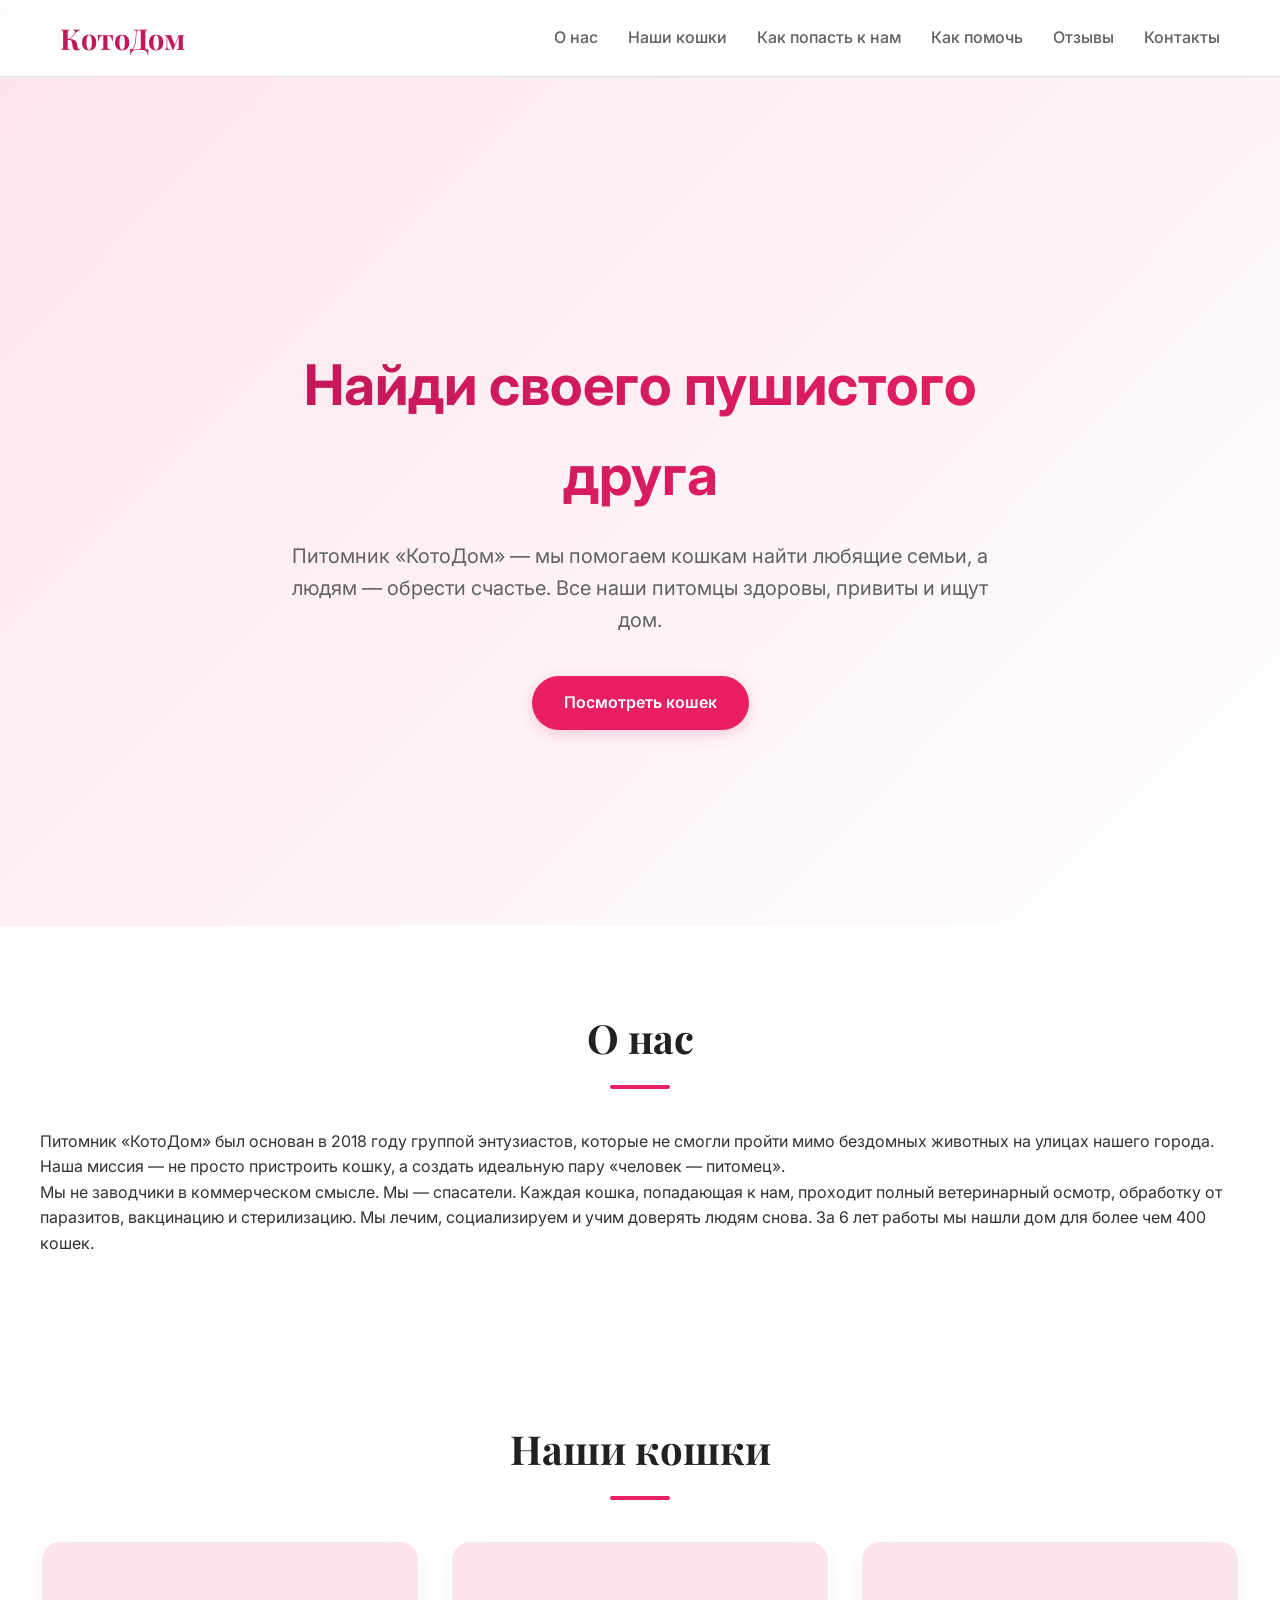
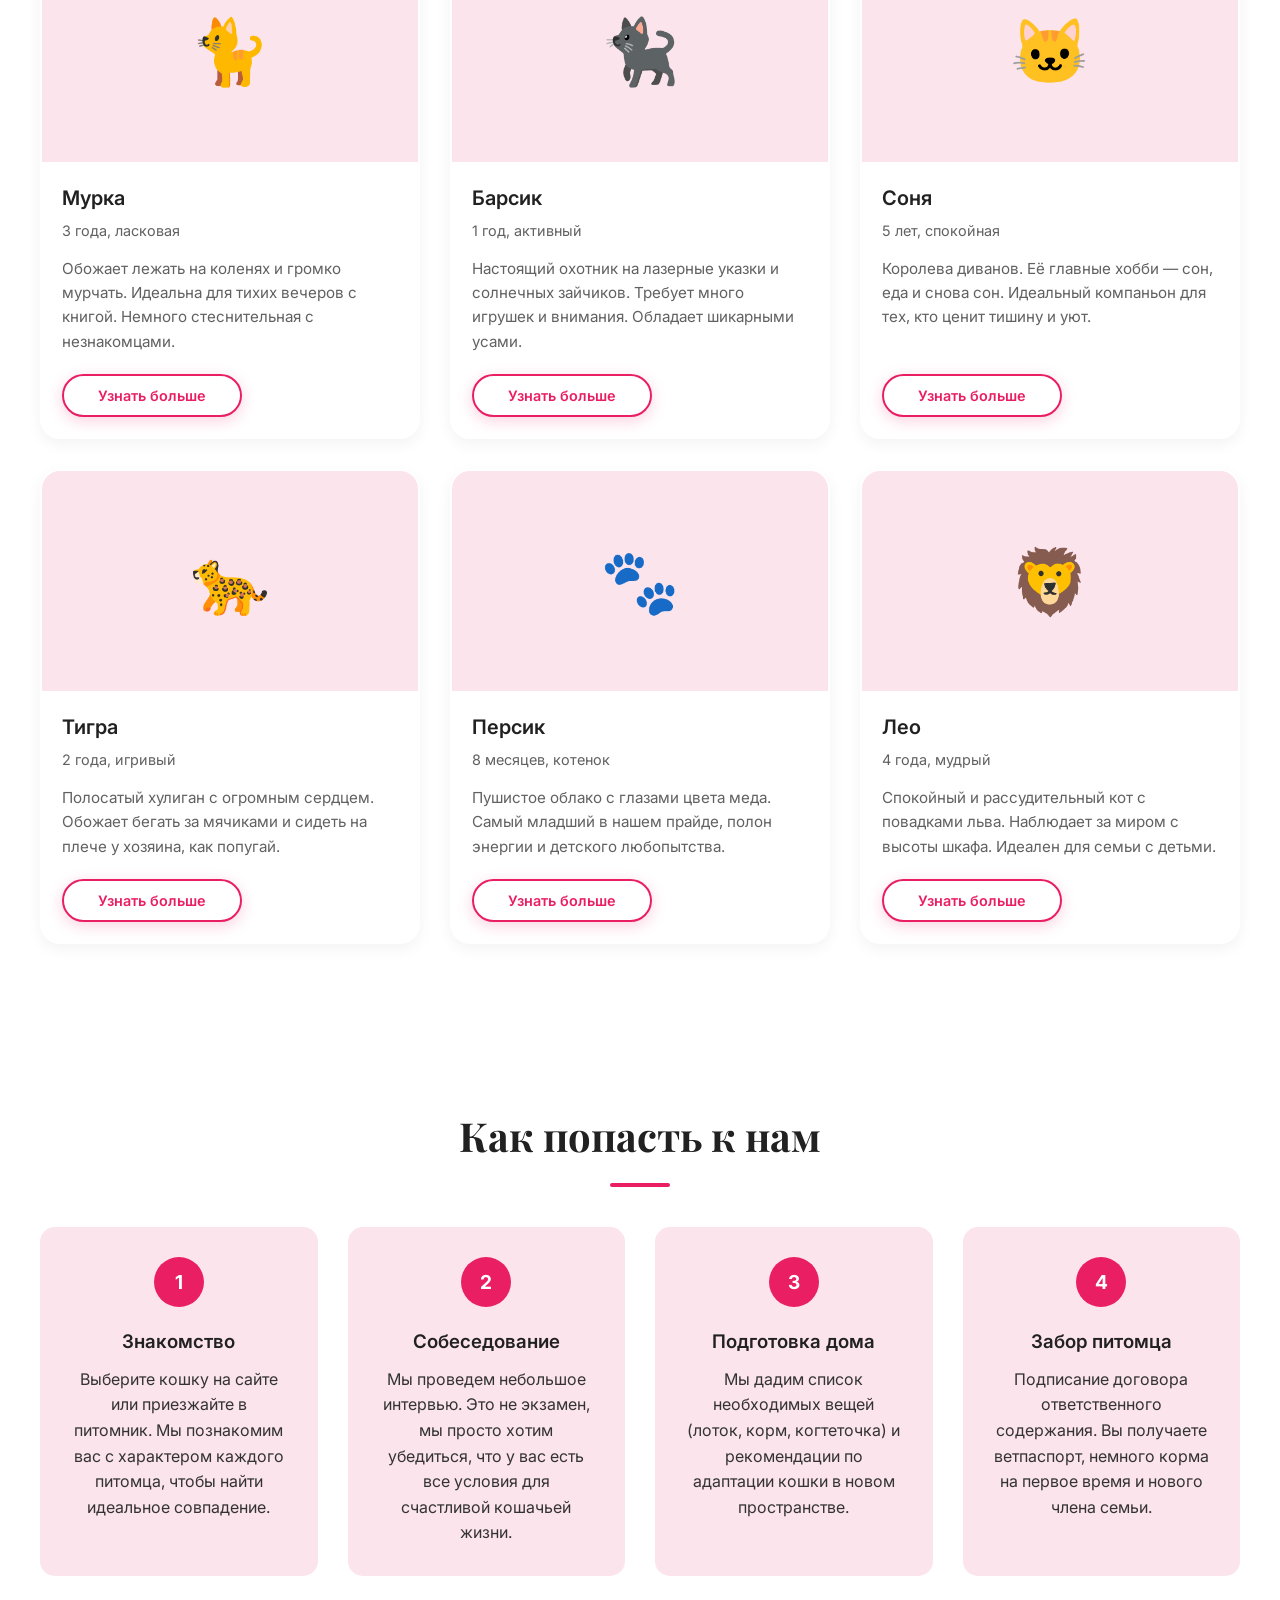
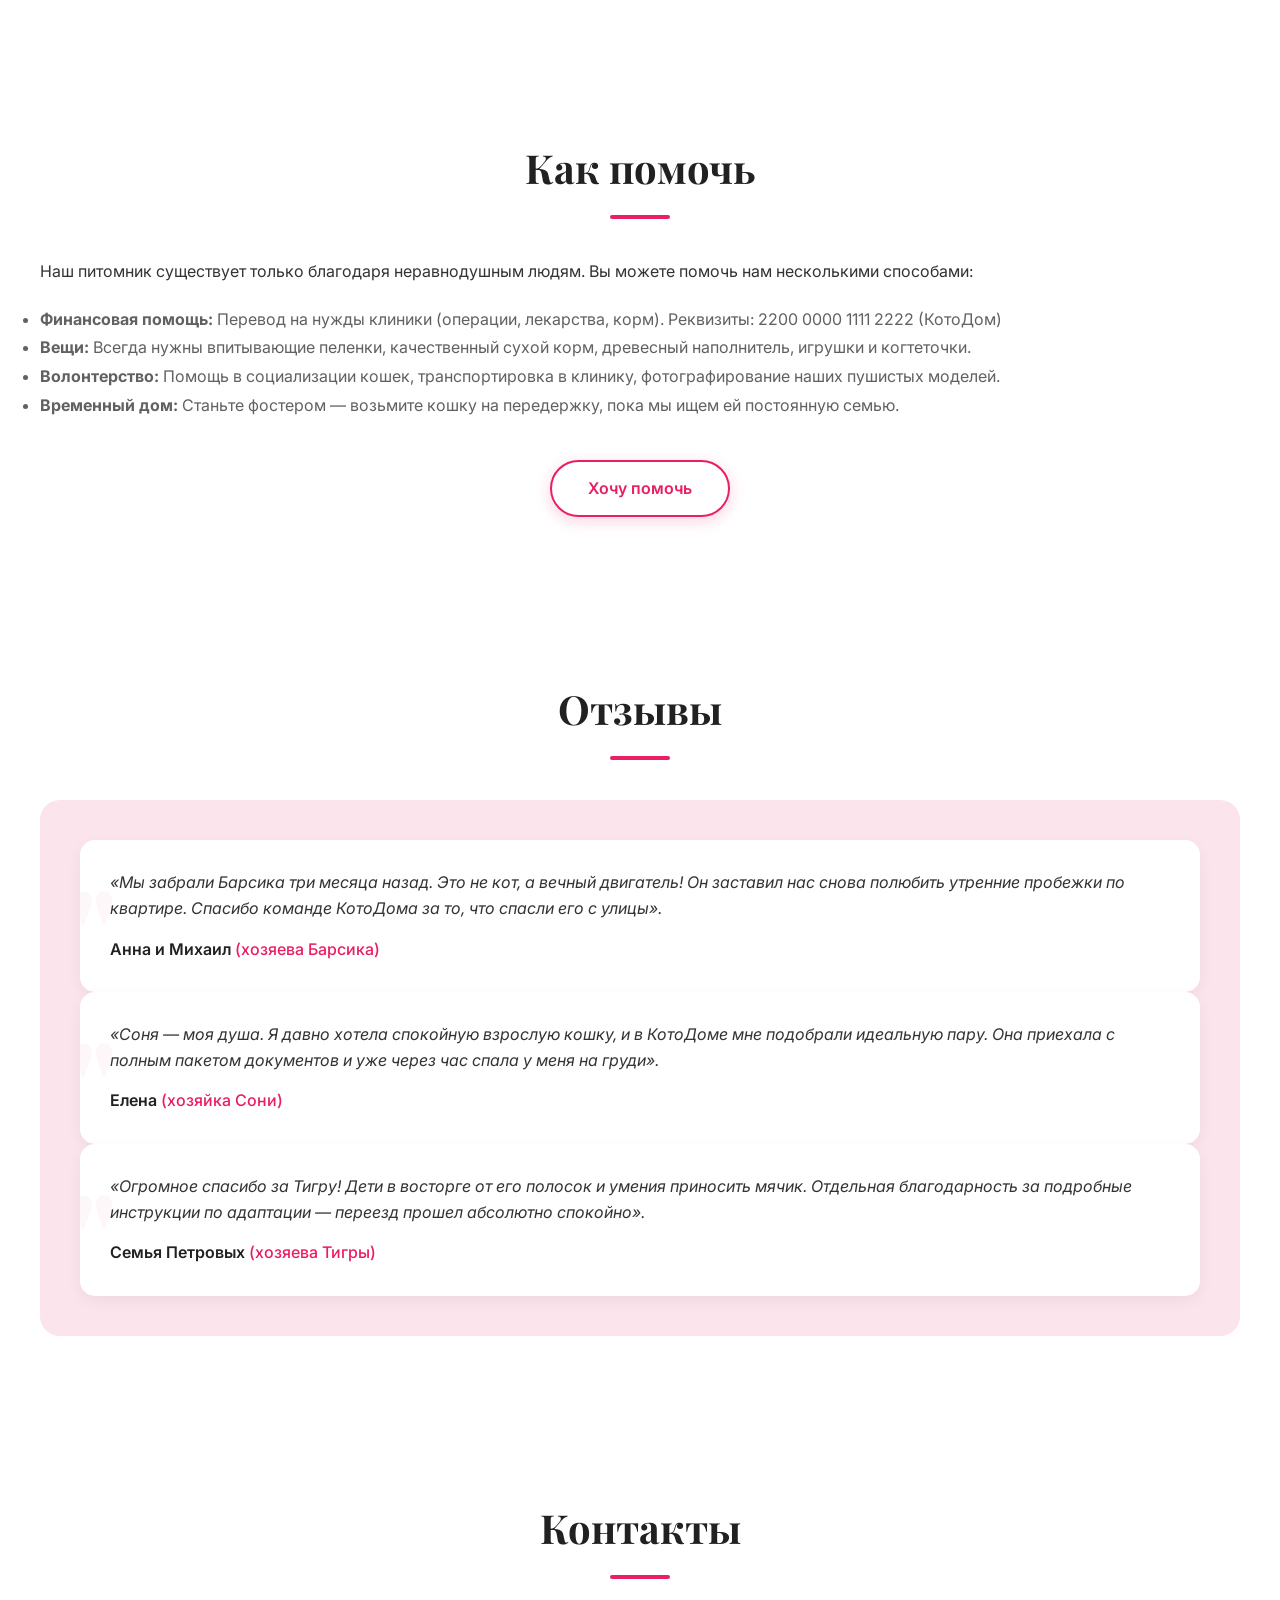
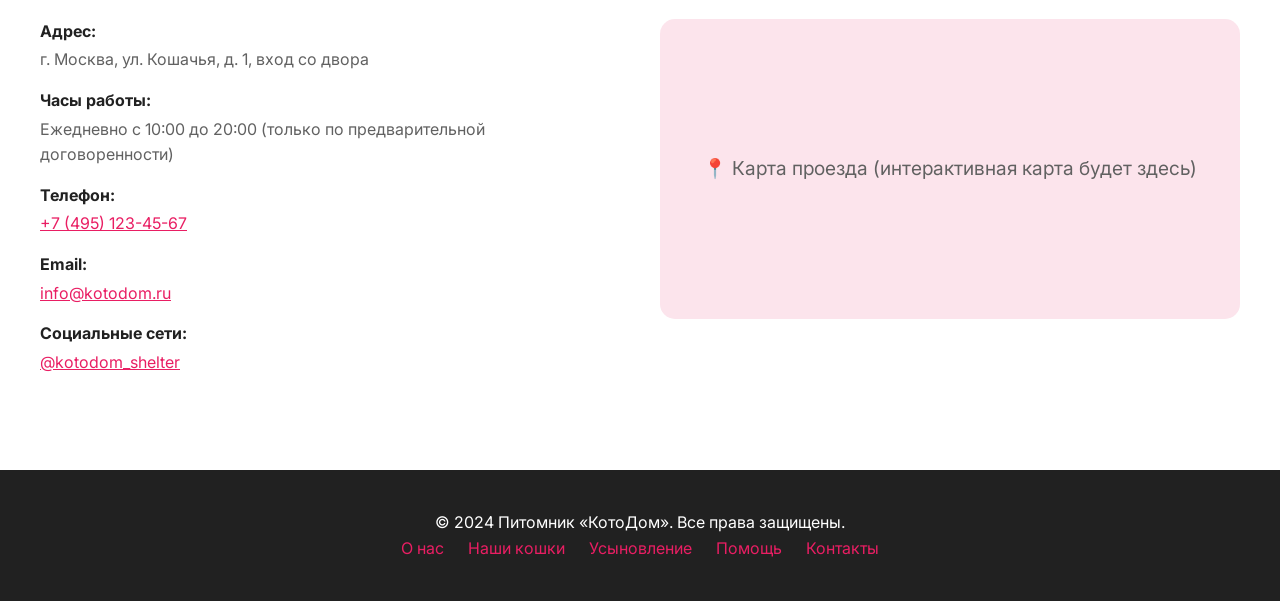
==== index1.html @ b0495948 "Add files via upload" ====
html
Копировать
<!DOCTYPE html>
<html lang="ru">
<head>
    <meta charset="UTF-8">
    <meta name="viewport" content="width=device-width, initial-scale=1.0">
    <title>КотоДом — Питомник кошек</title>
    <!-- Современная типографика из Google Fonts -->
    <link rel="preconnect" href="https://fonts.googleapis.com">
    <link rel="preconnect" href="https://fonts.gstatic.com" crossorigin>
    <link href="https://fonts.googleapis.com/css2?family=Inter:wght@400;500;600;700&family=Playfair+Display:wght@700&display=swap" rel="stylesheet">
    <style>
        /* Сброс стилей и базовые настройки */
        *, *::before, *::after {
            box-sizing: border-box;
            margin: 0;
            padding: 0;
        }

        html {
            scroll-behavior: smooth;
            font-size: 16px;
        }

        body {
            font-family: 'Inter', -apple-system, BlinkMacSystemFont, sans-serif;
            line-height: 1.6;
            color: #333;
            background-color: #fff;
        }

        /* Цветовая палитра */
        :root {
            --pink-light: #fce4ec; /* пудровый */
            --pink-medium: #f8bbd0; /* светло-розовый */
            --pink-accent: #e91e63; /* малиновый */
            --pink-dark: #c2185b; /* фуксия для акцентов */
            --text-dark: #212121;
            --text-medium: #616161;
            --border-light: #e0e0e0;
        }

        /* Контейнеры */
        .container {
            max-width: 1200px;
            margin: 0 auto;
            padding: 0 20px;
        }

        .section {
            padding: 80px 0;
        }

        .section-title {
            font-family: 'Playfair Display', serif;
            font-size: 2.5rem;
            font-weight: 700;
            text-align: center;
            margin-bottom: 40px;
            color: var(--text-dark);
            position: relative;
        }

        .section-title::after {
            content: '';
            display: block;
            width: 60px;
            height: 4px;
            background: var(--pink-accent);
            border-radius: 2px;
            margin: 15px auto 0;
        }

        /* Кнопки */
        .btn {
            display: inline-block;
            padding: 14px 32px;
            background: var(--pink-accent);
            color: #fff;
            text-decoration: none;
            font-weight: 600;
            font-size: 1rem;
            border-radius: 50px;
            border: none;
            cursor: pointer;
            transition: all 0.3s ease;
            box-shadow: 0 4px 15px rgba(233, 30, 99, 0.2);
            min-width: 180px;
            text-align: center;
        }

        .btn:hover {
            background: var(--pink-dark);
            transform: translateY(-2px);
            box-shadow: 0 6px 20px rgba(233, 30, 99, 0.3);
        }

        .btn-outline {
            background: transparent;
            border: 2px solid var(--pink-accent);
            color: var(--pink-accent);
        }

        .btn-outline:hover {
            background: var(--pink-accent);
            color: #fff;
        }

        /* Навигация */
        header {
            position: fixed;
            top: 0;
            left: 0;
            width: 100%;
            background: rgba(255, 255, 255, 0.95);
            backdrop-filter: blur(10px);
            z-index: 1000;
            border-bottom: 1px solid var(--border-light);
        }

        .nav {
            display: flex;
            justify-content: space-between;
            align-items: center;
            padding: 15px 20px;
        }

        .logo {
            font-family: 'Playfair Display', serif;
            font-size: 1.8rem;
            font-weight: 700;
            color: var(--pink-dark);
            text-decoration: none;
        }

        .nav-menu {
            display: flex;
            list-style: none;
            gap: 30px;
        }

        .nav-menu a {
            text-decoration: none;
            color: var(--text-medium);
            font-weight: 500;
            transition: color 0.3s ease;
            position: relative;
        }

        .nav-menu a::after {
            content: '';
            position: absolute;
            bottom: -5px;
            left: 0;
            width: 0;
            height: 2px;
            background: var(--pink-accent);
            transition: width 0.3s ease;
        }

        .nav-menu a:hover {
            color: var(--pink-dark);
        }

        .nav-menu a:hover::after {
            width: 100%;
        }

        .burger {
            display: none;
            flex-direction: column;
            gap: 5px;
            cursor: pointer;
            background: none;
            border: none;
            padding: 5px;
        }

        .burger span {
            width: 25px;
            height: 2px;
            background: var(--text-dark);
            transition: all 0.3s ease;
        }

        /* Hero */
        .hero {
            background: linear-gradient(135deg, var(--pink-light) 0%, #fff 100%);
            padding-top: 120px;
            min-height: 100vh;
            display: flex;
            align-items: center;
        }

        .hero-content {
            text-align: center;
            max-width: 700px;
            margin: 0 auto;
        }

        .hero-title {
            font-size: 3.5rem;
            font-weight: 700;
            margin-bottom: 20px;
            background: linear-gradient(135deg, var(--pink-dark) 0%, var(--pink-accent) 100%);
            -webkit-background-clip: text;
            -webkit-text-fill-color: transparent;
            background-clip: text;
        }

        .hero-subtitle {
            font-size: 1.25rem;
            color: var(--text-medium);
            margin-bottom: 40px;
        }

        /* Карточки кошек */
        .cats-grid {
            display: grid;
            grid-template-columns: repeat(auto-fit, minmax(280px, 1fr));
            gap: 30px;
            margin-top: 40px;
        }

        .cat-card {
            background: #fff;
            border-radius: 20px;
            overflow: hidden;
            box-shadow: 0 5px 15px rgba(0, 0, 0, 0.05);
            transition: all 0.3s ease;
            border: 2px solid transparent;
            display: flex;
            flex-direction: column;
        }

        .cat-card:hover {
            transform: translateY(-8px);
            box-shadow: 0 15px 30px rgba(0, 0, 0, 0.1);
            border-color: var(--pink-accent);
        }

        .cat-photo {
            width: 100%;
            height: 220px;
            background: var(--pink-light);
            display: flex;
            align-items: center;
            justify-content: center;
            font-size: 4rem;
        }

        .cat-info {
            padding: 20px;
            flex-grow: 1;
            display: flex;
            flex-direction: column;
        }

        .cat-name {
            font-size: 1.25rem;
            font-weight: 600;
            margin-bottom: 5px;
            color: var(--text-dark);
        }

        .cat-age {
            font-size: 0.9rem;
            color: var(--text-medium);
            margin-bottom: 15px;
        }

        .cat-desc {
            font-size: 0.95rem;
            color: var(--text-medium);
            flex-grow: 1;
            margin-bottom: 20px;
        }

        .cat-btn {
            margin-top: auto;
            align-self: flex-start;
            padding: 8px 16px;
            font-size: 0.9rem;
        }

        /* Процесс усыновления */
        .steps {
            display: flex;
            flex-wrap: wrap;
            gap: 30px;
            justify-content: center;
        }

        .step {
            flex: 1;
            min-width: 250px;
            background: var(--pink-light);
            padding: 30px;
            border-radius: 15px;
            text-align: center;
            position: relative;
            transition: transform 0.3s ease;
        }

        .step:hover {
            transform: translateY(-5px);
        }

        .step-number {
            width: 50px;
            height: 50px;
            background: var(--pink-accent);
            color: #fff;
            border-radius: 50%;
            display: flex;
            align-items: center;
            justify-content: center;
            font-weight: 700;
            font-size: 1.2rem;
            margin: 0 auto 20px;
        }

        .step-title {
            font-weight: 600;
            margin-bottom: 10px;
            color: var(--text-dark);
        }

        /* Отзывы */
        .testimonials {
            background: var(--pink-light);
            border-radius: 20px;
            padding: 40px;
        }

        .testimonial {
            background: #fff;
            border-radius: 15px;
            padding: 30px;
            box-shadow: 0 5px 15px rgba(0, 0, 0, 0.05);
            position: relative;
            overflow: hidden;
        }

        .testimonial::before {
            content: '"';
            position: absolute;
            top: -10px;
            left: -10px;
            font-size: 8rem;
            color: var(--pink-light);
            opacity: 0.3;
            font-family: 'Playfair Display', serif;
            font-weight: 700;
        }

        .testimonial-text {
            font-style: italic;
            margin-bottom: 15px;
            position: relative;
            z-index: 1;
        }

        .testimonial-author {
            font-weight: 600;
            color: var(--text-dark);
        }

        .testimonial-cat {
            color: var(--pink-accent);
            font-weight: 500;
        }

        /* Контакты */
        .contacts-grid {
            display: grid;
            grid-template-columns: 1fr 1fr;
            gap: 40px;
            align-items: start;
        }

        .contact-info p {
            margin-bottom: 15px;
            color: var(--text-medium);
        }

        .contact-info strong {
            color: var(--text-dark);
            display: block;
            margin-bottom: 3px;
        }

        .map-placeholder {
            background: var(--pink-light);
            height: 300px;
            border-radius: 15px;
            display: flex;
            align-items: center;
            justify-content: center;
            color: var(--text-medium);
            font-size: 1.2rem;
        }

        /* Футер */
        footer {
            background: var(--text-dark);
            color: #fff;
            text-align: center;
            padding: 40px 20px;
        }

        .footer-links a {
            color: var(--pink-accent);
            text-decoration: none;
            margin: 0 10px;
            transition: color 0.3s ease;
        }

        .footer-links a:hover {
            color: #fff;
        }

        /* Адаптивность */
        @media (max-width: 1024px) {
            .hero-title {
                font-size: 2.8rem;
            }
            .steps {
                flex-direction: column;
            }
            .contacts-grid {
                grid-template-columns: 1fr;
                gap: 30px;
            }
        }

        @media (max-width: 768px) {
            .section {
                padding: 60px 0;
            }
            .nav-menu {
                position: fixed;
                left: -100%;
                top: 70px;
                flex-direction: column;
                background: #fff;
                width: 250px;
                height: calc(100vh - 70px);
                padding: 40px 20px;
                box-shadow: 2px 0 10px rgba(0,0,0,0.1);
                transition: left 0.3s ease;
                z-index: 999;
            }
            .nav-menu.active {
                left: 0;
            }
            .burger {
                display: flex;
            }
            .burger.active span:nth-child(1) {
                transform: rotate(45deg) translate(7px, 7px);
            }
            .burger.active span:nth-child(2) {
                opacity: 0;
            }
            .burger.active span:nth-child(3) {
                transform: rotate(-45deg) translate(7px, -7px);
            }
            .cats-grid {
                grid-template-columns: repeat(auto-fit, minmax(240px, 1fr));
            }
        }

        @media (max-width: 480px) {
            .hero-title {
                font-size: 2.2rem;
            }
            .hero-subtitle {
                font-size: 1.1rem;
            }
            .btn {
                padding: 12px 24px;
                min-width: auto;
            }
            .cat-photo {
                height: 180px;
            }
            .testimonials {
                padding: 20px;
            }
            .testimonial {
                padding: 20px;
            }
        }
    </style>
</head>
<body>

<header>
    <nav class="nav container">
        <a href="#" class="logo">КотоДом</a>
        <ul class="nav-menu" id="navMenu">
            <li><a href="#about">О нас</a></li>
            <li><a href="#cats">Наши кошки</a></li>
            <li><a href="#process">Как попасть к нам</a></li>
            <li><a href="#help">Как помочь</a></li>
            <li><a href="#reviews">Отзывы</a></li>
            <li><a href="#contacts">Контакты</a></li>
        </ul>
        <button class="burger" id="burger" aria-label="Открыть меню">
            <span></span>
            <span></span>
            <span></span>
        </button>
    </nav>
</header>

<main>
    <section class="hero">
        <div class="container">
            <div class="hero-content">
                <h1 class="hero-title">Найди своего пушистого друга</h1>
                <p class="hero-subtitle">Питомник «КотоДом» — мы помогаем кошкам найти любящие семьи, а людям — обрести счастье. Все наши питомцы здоровы, привиты и ищут дом.</p>
                <a href="#cats" class="btn">Посмотреть кошек</a>
            </div>
        </div>
    </section>

    <section id="about" class="section container">
        <h2 class="section-title">О нас</h2>
        <p>Питомник «КотоДом» был основан в 2018 году группой энтузиастов, которые не смогли пройти мимо бездомных животных на улицах нашего города. Наша миссия — не просто пристроить кошку, а создать идеальную пару «человек — питомец».</p>
        <p>Мы не заводчики в коммерческом смысле. Мы — спасатели. Каждая кошка, попадающая к нам, проходит полный ветеринарный осмотр, обработку от паразитов, вакцинацию и стерилизацию. Мы лечим, социализируем и учим доверять людям снова. За 6 лет работы мы нашли дом для более чем 400 кошек.</p>
    </section>

    <section id="cats" class="section container">
        <h2 class="section-title">Наши кошки</h2>
        <div class="cats-grid">
            <!-- Карточка 1 -->
            <div class="cat-card">
                <div class="cat-photo" aria-label="Фото кошки">🐈</div>
                <div class="cat-info">
                    <h3 class="cat-name">Мурка</h3>
                    <p class="cat-age">3 года, ласковая</p>
                    <p class="cat-desc">Обожает лежать на коленях и громко мурчать. Идеальна для тихих вечеров с книгой. Немного стеснительная с незнакомцами.</p>
                    <a href="#" class="btn btn-outline cat-btn">Узнать больше</a>
                </div>
            </div>
            <!-- Карточка 2 -->
            <div class="cat-card">
                <div class="cat-photo" aria-label="Фото кота">🐈‍⬛</div>
                <div class="cat-info">
                    <h3 class="cat-name">Барсик</h3>
                    <p class="cat-age">1 год, активный</p>
                    <p class="cat-desc">Настоящий охотник на лазерные указки и солнечных зайчиков. Требует много игрушек и внимания. Обладает шикарными усами.</p>
                    <a href="#" class="btn btn-outline cat-btn">Узнать больше</a>
                </div>
            </div>
            <!-- Карточка 3 -->
            <div class="cat-card">
                <div class="cat-photo" aria-label="Фото кошки">🐱</div>
                <div class="cat-info">
                    <h3 class="cat-name">Соня</h3>
                    <p class="cat-age">5 лет, спокойная</p>
                    <p class="cat-desc">Королева диванов. Её главные хобби — сон, еда и снова сон. Идеальный компаньон для тех, кто ценит тишину и уют.</p>
                    <a href="#" class="btn btn-outline cat-btn">Узнать больше</a>
                </div>
            </div>
            <!-- Карточка 4 -->
            <div class="cat-card">
                <div class="cat-photo" aria-label="Фото кота">🐆</div>
                <div class="cat-info">
                    <h3 class="cat-name">Тигра</h3>
                    <p class="cat-age">2 года, игривый</p>
                    <p class="cat-desc">Полосатый хулиган с огромным сердцем. Обожает бегать за мячиками и сидеть на плече у хозяина, как попугай.</p>
                    <a href="#" class="btn btn-outline cat-btn">Узнать больше</a>
                </div>
            </div>
            <!-- Карточка 5 -->
            <div class="cat-card">
                <div class="cat-photo" aria-label="Фото кошки">🐾</div>
                <div class="cat-info">
                    <h3 class="cat-name">Персик</h3>
                    <p class="cat-age">8 месяцев, котенок</p>
                    <p class="cat-desc">Пушистое облако с глазами цвета меда. Самый младший в нашем прайде, полон энергии и детского любопытства.</p>
                    <a href="#" class="btn btn-outline cat-btn">Узнать больше</a>
                </div>
            </div>
            <!-- Карточка 6 -->
            <div class="cat-card">
                <div class="cat-photo" aria-label="Фото кота">🦁</div>
                <div class="cat-info">
                    <h3 class="cat-name">Лео</h3>
                    <p class="cat-age">4 года, мудрый</p>
                    <p class="cat-desc">Спокойный и рассудительный кот с повадками льва. Наблюдает за миром с высоты шкафа. Идеален для семьи с детьми.</p>
                    <a href="#" class="btn btn-outline cat-btn">Узнать больше</a>
                </div>
            </div>
        </div>
    </section>

    <section id="process" class="section container">
        <h2 class="section-title">Как попасть к нам</h2>
        <div class="steps">
            <div class="step">
                <div class="step-number">1</div>
                <h3 class="step-title">Знакомство</h3>
                <p>Выберите кошку на сайте или приезжайте в питомник. Мы познакомим вас с характером каждого питомца, чтобы найти идеальное совпадение.</p>
            </div>
            <div class="step">
                <div class="step-number">2</div>
                <h3 class="step-title">Собеседование</h3>
                <p>Мы проведем небольшое интервью. Это не экзамен, мы просто хотим убедиться, что у вас есть все условия для счастливой кошачьей жизни.</p>
            </div>
            <div class="step">
                <div class="step-number">3</div>
                <h3 class="step-title">Подготовка дома</h3>
                <p>Мы дадим список необходимых вещей (лоток, корм, когтеточка) и рекомендации по адаптации кошки в новом пространстве.</p>
            </div>
            <div class="step">
                <div class="step-number">4</div>
                <h3 class="step-title">Забор питомца</h3>
                <p>Подписание договора ответственного содержания. Вы получаете ветпаспорт, немного корма на первое время и нового члена семьи.</p>
            </div>
        </div>
    </section>

    <section id="help" class="section container">
        <h2 class="section-title">Как помочь</h2>
        <p>Наш питомник существует только благодаря неравнодушным людям. Вы можете помочь нам несколькими способами:</p>
        <ul style="margin-top: 20px; color: var(--text-medium); line-height: 1.8;">
            <li><strong>Финансовая помощь:</strong> Перевод на нужды клиники (операции, лекарства, корм). Реквизиты: 2200 0000 1111 2222 (КотоДом)</li>
            <li><strong>Вещи:</strong> Всегда нужны впитывающие пеленки, качественный сухой корм, древесный наполнитель, игрушки и когтеточки.</li>
            <li><strong>Волонтерство:</strong> Помощь в социализации кошек, транспортировка в клинику, фотографирование наших пушистых моделей.</li>
            <li><strong>Временный дом:</strong> Станьте фостером — возьмите кошку на передержку, пока мы ищем ей постоянную семью.</li>
        </ul>
        <div style="margin-top: 40px; text-align: center;">
            <a href="#" class="btn btn-outline">Хочу помочь</a>
        </div>
    </section>

    <section id="reviews" class="section container">
        <h2 class="section-title">Отзывы</h2>
        <div class="testimonials">
            <div class="testimonial">
                <p class="testimonial-text">«Мы забрали Барсика три месяца назад. Это не кот, а вечный двигатель! Он заставил нас снова полюбить утренние пробежки по квартире. Спасибо команде КотоДома за то, что спасли его с улицы».</p>
                <p class="testimonial-author">Анна и Михаил <span class="testimonial-cat">(хозяева Барсика)</span></p>
            </div>
            <div class="testimonial">
                <p class="testimonial-text">«Соня — моя душа. Я давно хотела спокойную взрослую кошку, и в КотоДоме мне подобрали идеальную пару. Она приехала с полным пакетом документов и уже через час спала у меня на груди».</p>
                <p class="testimonial-author">Елена <span class="testimonial-cat">(хозяйка Сони)</span></p>
            </div>
            <div class="testimonial">
                <p class="testimonial-text">«Огромное спасибо за Тигру! Дети в восторге от его полосок и умения приносить мячик. Отдельная благодарность за подробные инструкции по адаптации — переезд прошел абсолютно спокойно».</p>
                <p class="testimonial-author">Семья Петровых <span class="testimonial-cat">(хозяева Тигры)</span></p>
            </div>
        </div>
    </section>

    <section id="contacts" class="section container">
        <h2 class="section-title">Контакты</h2>
        <div class="contacts-grid">
            <div class="contact-info">
                <p><strong>Адрес:</strong> г. Москва, ул. Кошачья, д. 1, вход со двора</p>
                <p><strong>Часы работы:</strong> Ежедневно с 10:00 до 20:00 (только по предварительной договоренности)</p>
                <p><strong>Телефон:</strong> <a href="tel:+74951234567" style="color: var(--pink-accent);">+7 (495) 123-45-67</a></p>
                <p><strong>Email:</strong> <a href="mailto:info@kotodom.ru" style="color: var(--pink-accent);">info@kotodom.ru</a></p>
                <p><strong>Социальные сети:</strong> <a href="#" style="color: var(--pink-accent);">@kotodom_shelter</a></p>
            </div>
            <div class="map-placeholder" aria-label="Карта проезда">
                📍 Карта проезда (интерактивная карта будет здесь)
            </div>
        </div>
    </section>
</main>

<footer>
    <div class="container">
        <p>&copy; 2024 Питомник «КотоДом». Все права защищены.</p>
        <div class="footer-links">
            <a href="#about">О нас</a>
            <a href="#cats">Наши кошки</a>
            <a href="#process">Усыновление</a>
            <a href="#help">Помощь</a>
            <a href="#contacts">Контакты</a>
        </div>
    </div>
</footer>

<script>
    // Плавное открытие/закрытие бургер-меню
    const burger = document.getElementById('burger');
    const navMenu = document.getElementById('navMenu');

    burger.addEventListener('click', () => {
        burger.classList.toggle('active');
        navMenu.classList.toggle('active');
    });

    // Закрытие меню при клике на ссылку (для мобильных)
    const navLinks = document.querySelectorAll('.nav-menu a');
    navLinks.forEach(link => {
        link.addEventListener('click', () => {
            burger.classList.remove('active');
            navMenu.classList.remove('active');
        });
    });

    // Доступность: управление фокусом и Esc для закрытия меню
    document.addEventListener('keydown', (e) => {
        if (e.key === 'Escape' && navMenu.classList.contains('active')) {
            burger.classList.remove('active');
            navMenu.classList.remove('active');
            burger.focus();
        }
    });
</script>

</body>
</html>
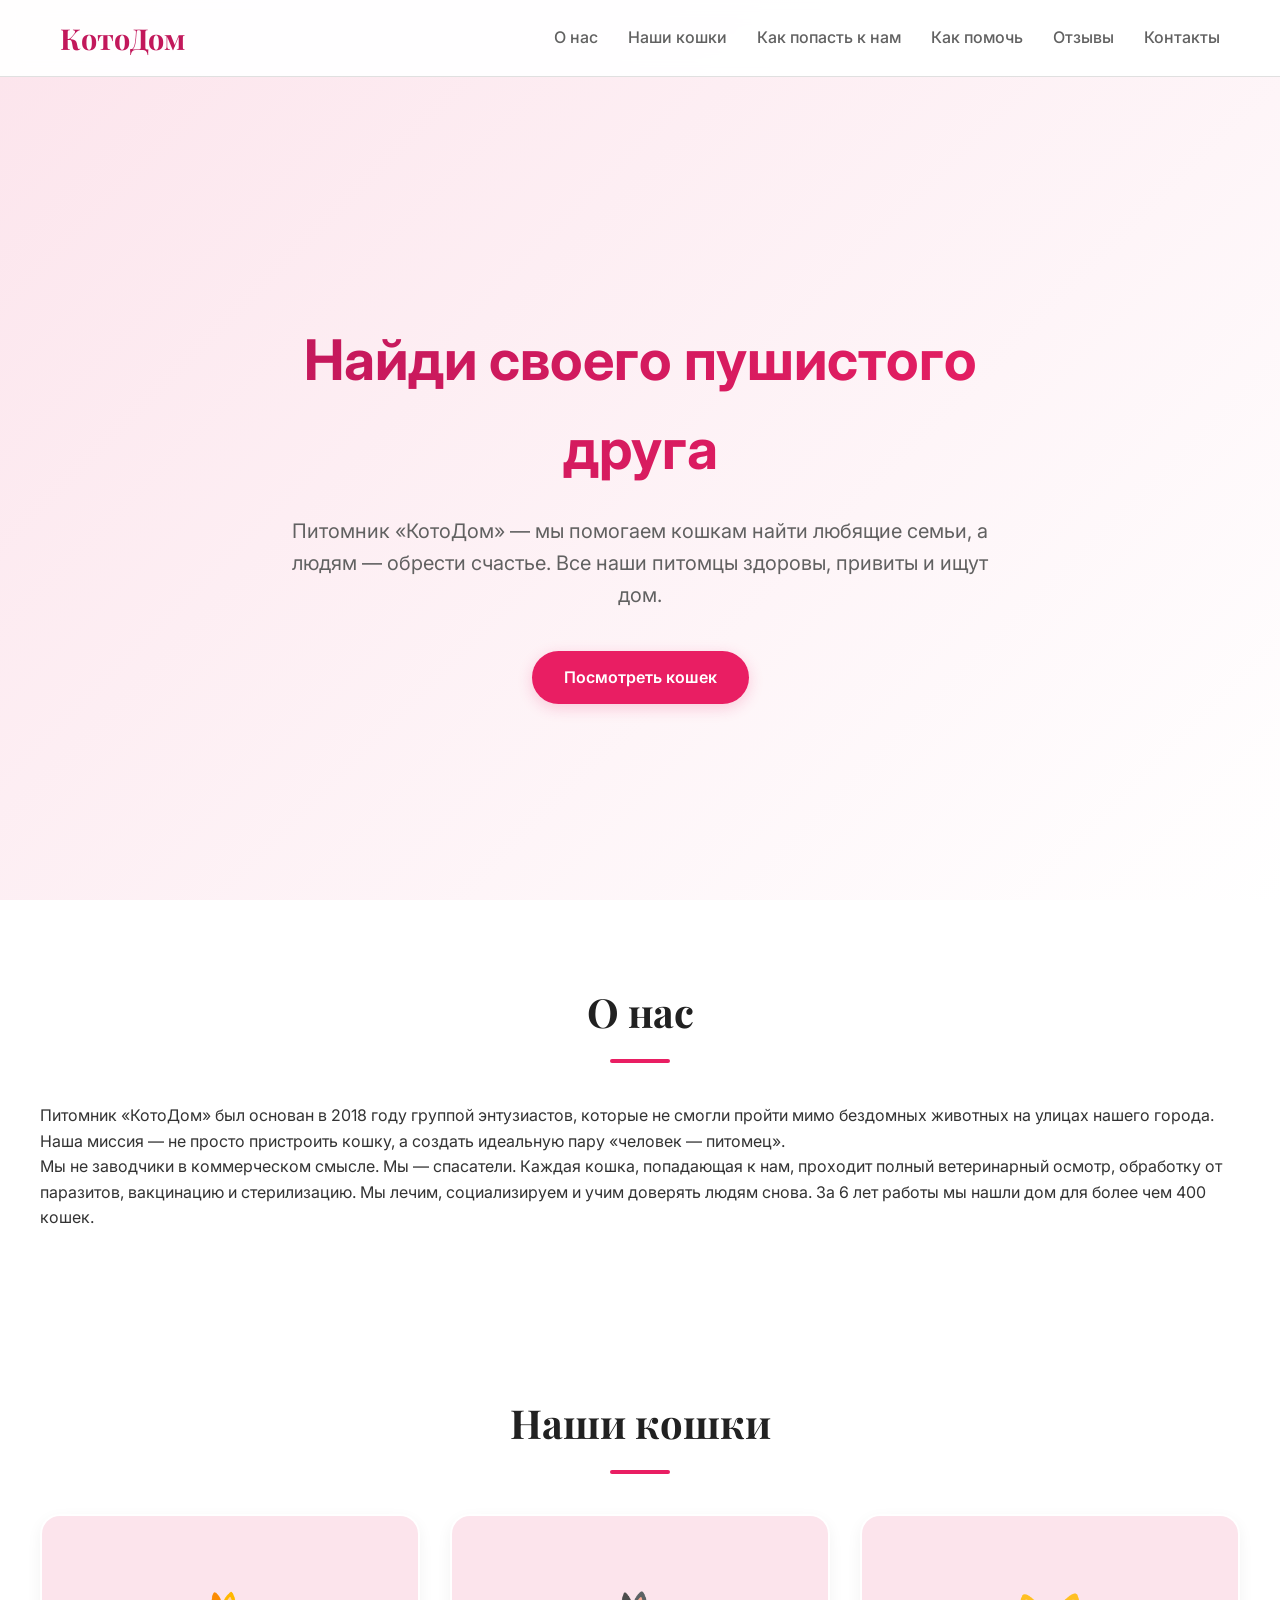
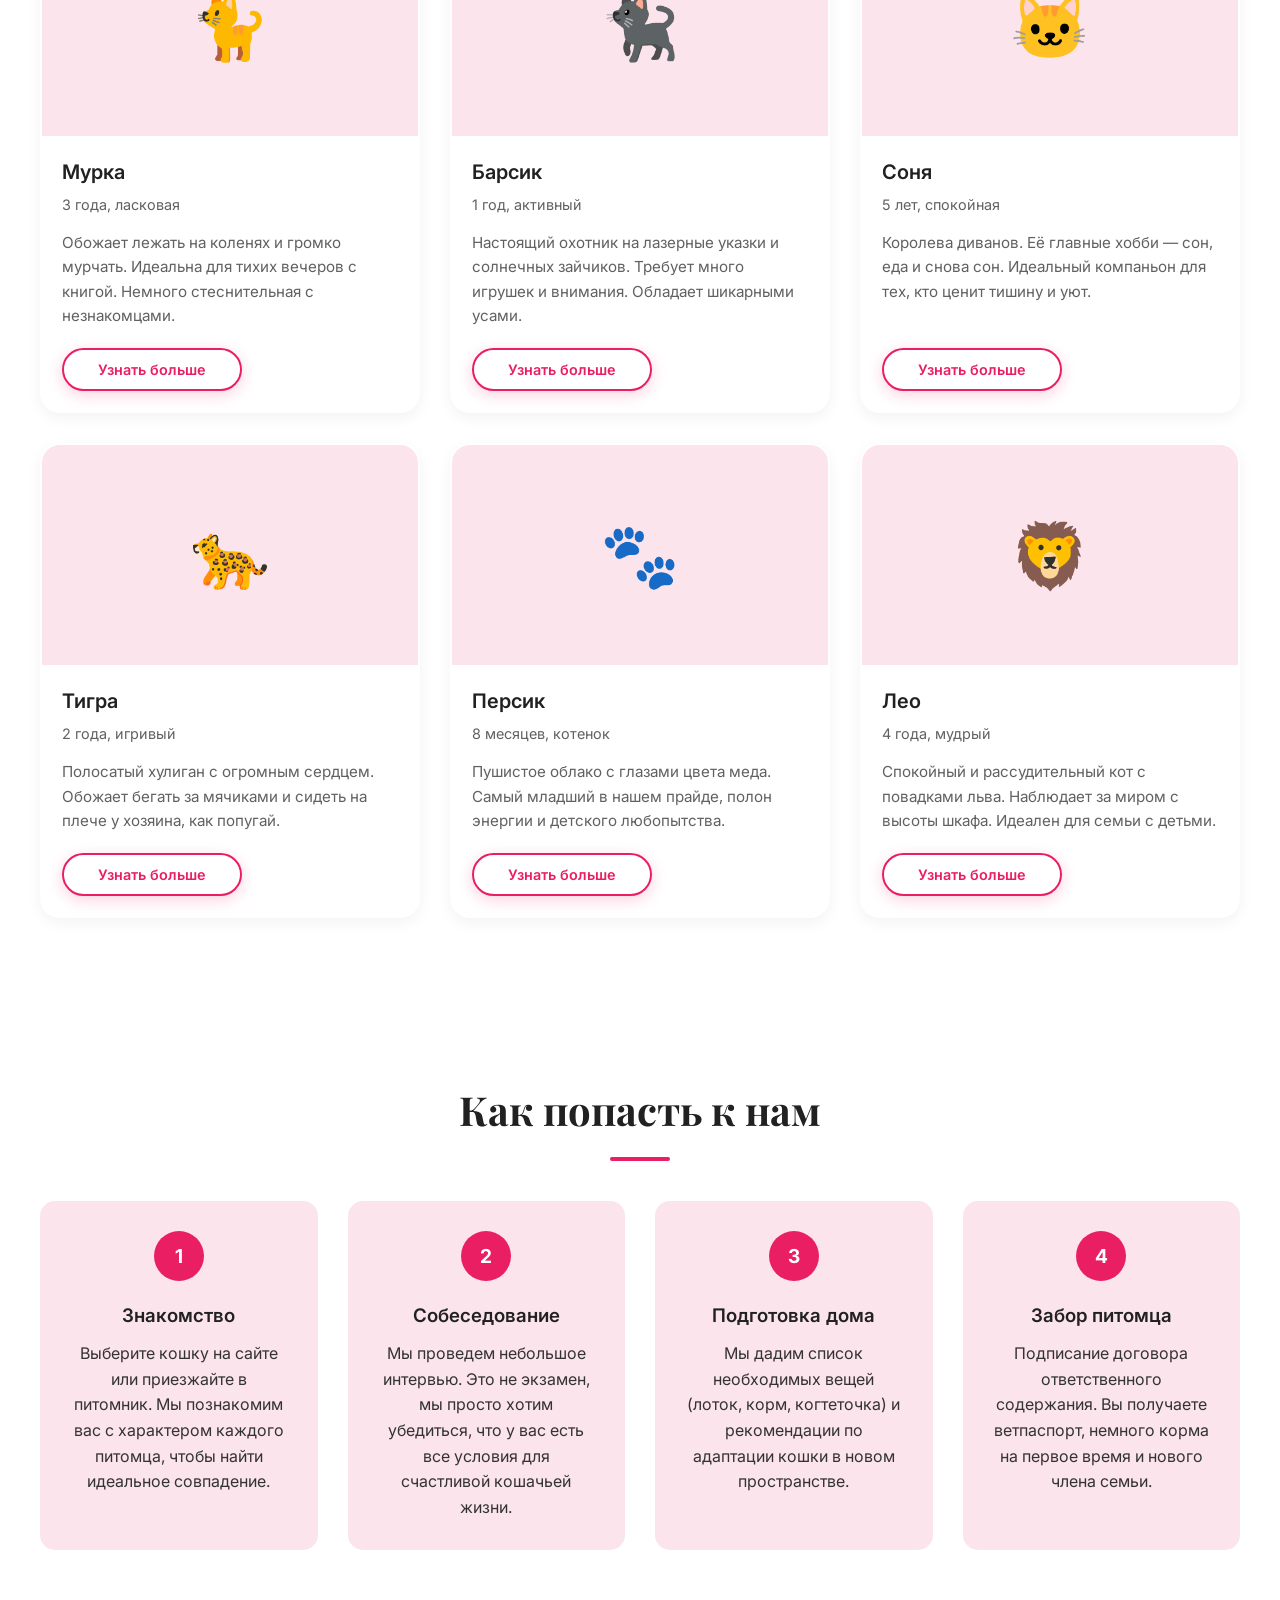
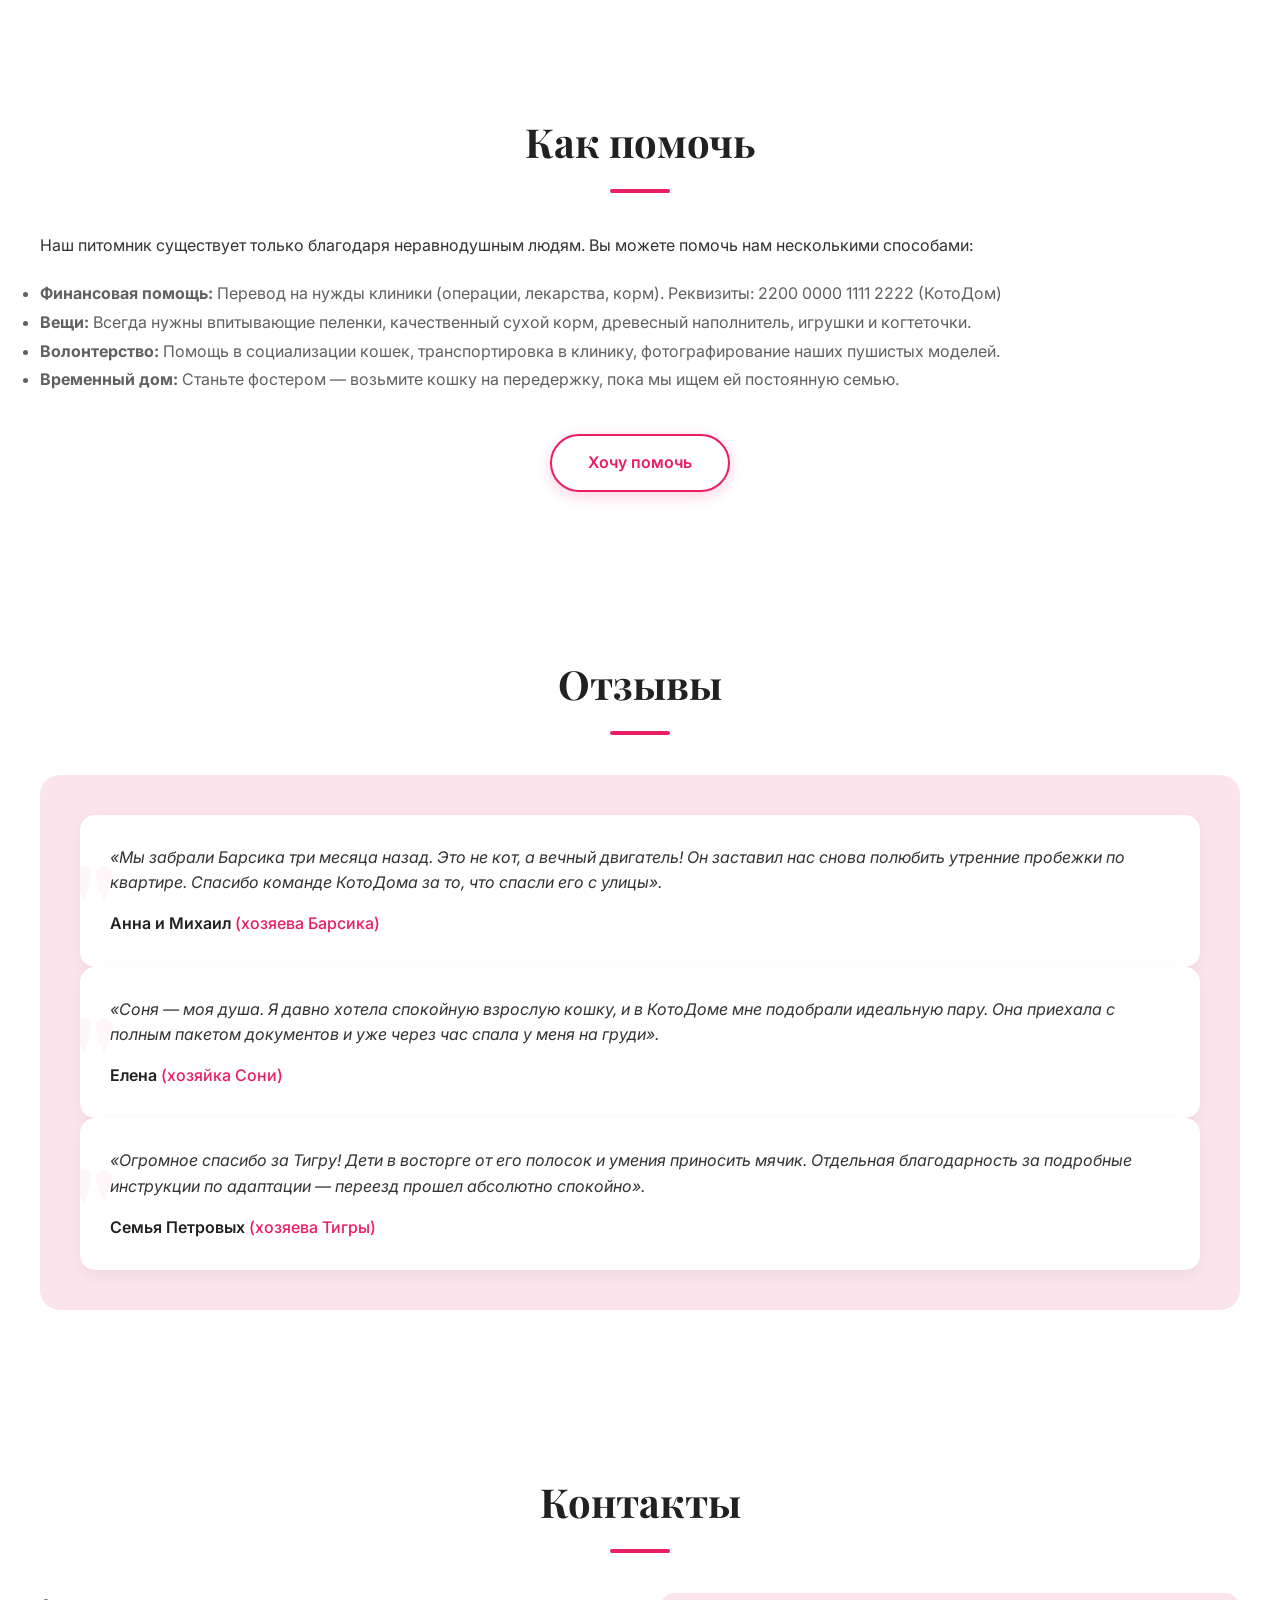
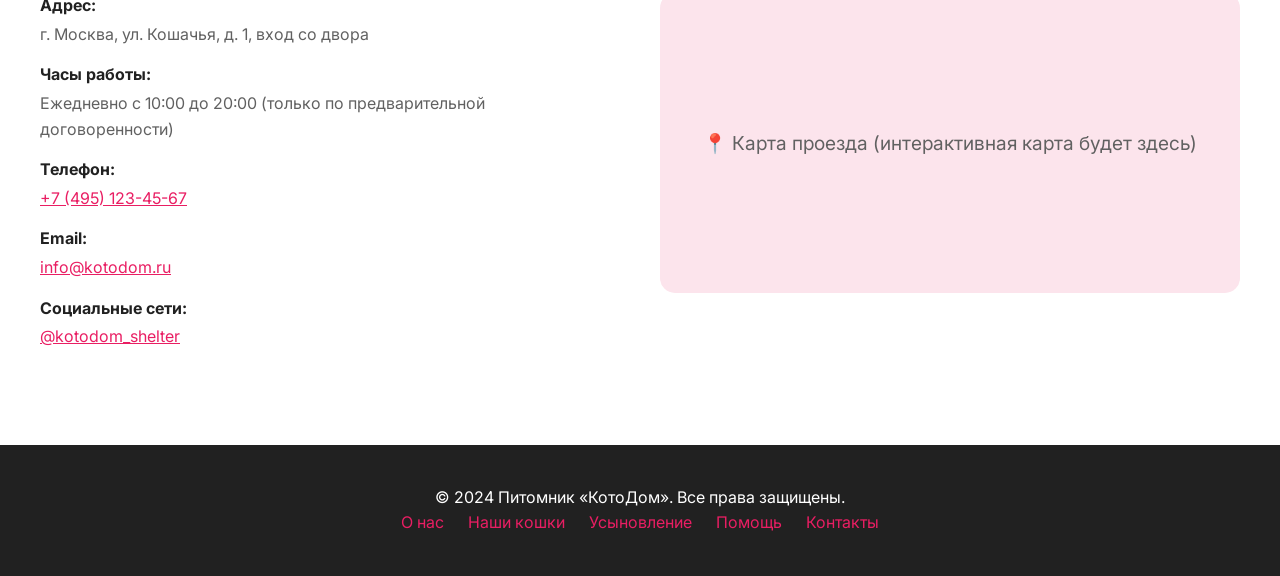
==== commit e378905b: "Add files via upload" ====
--- a/index1.html
+++ b/index1.html
@@ -1,5 +1,3 @@
-html
-Копировать
 <!DOCTYPE html>
 <html lang="ru">
 <head>
